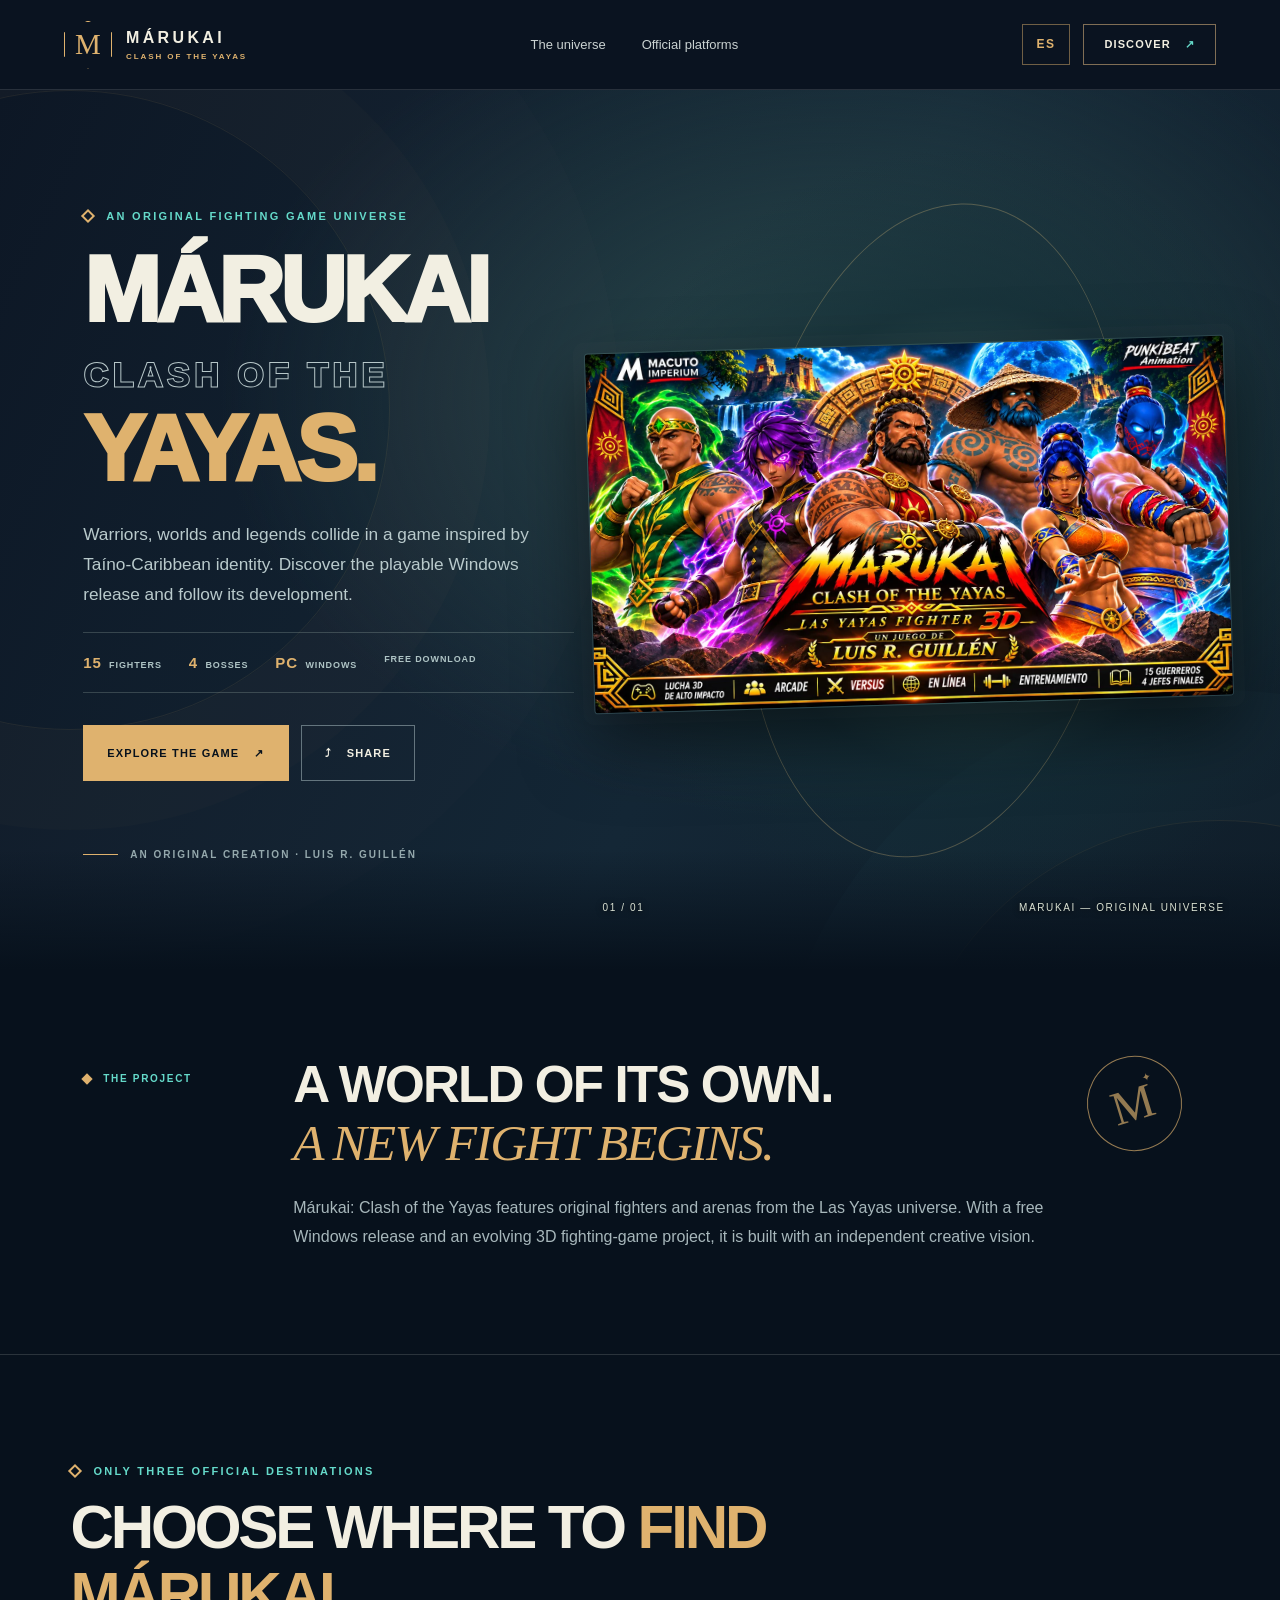
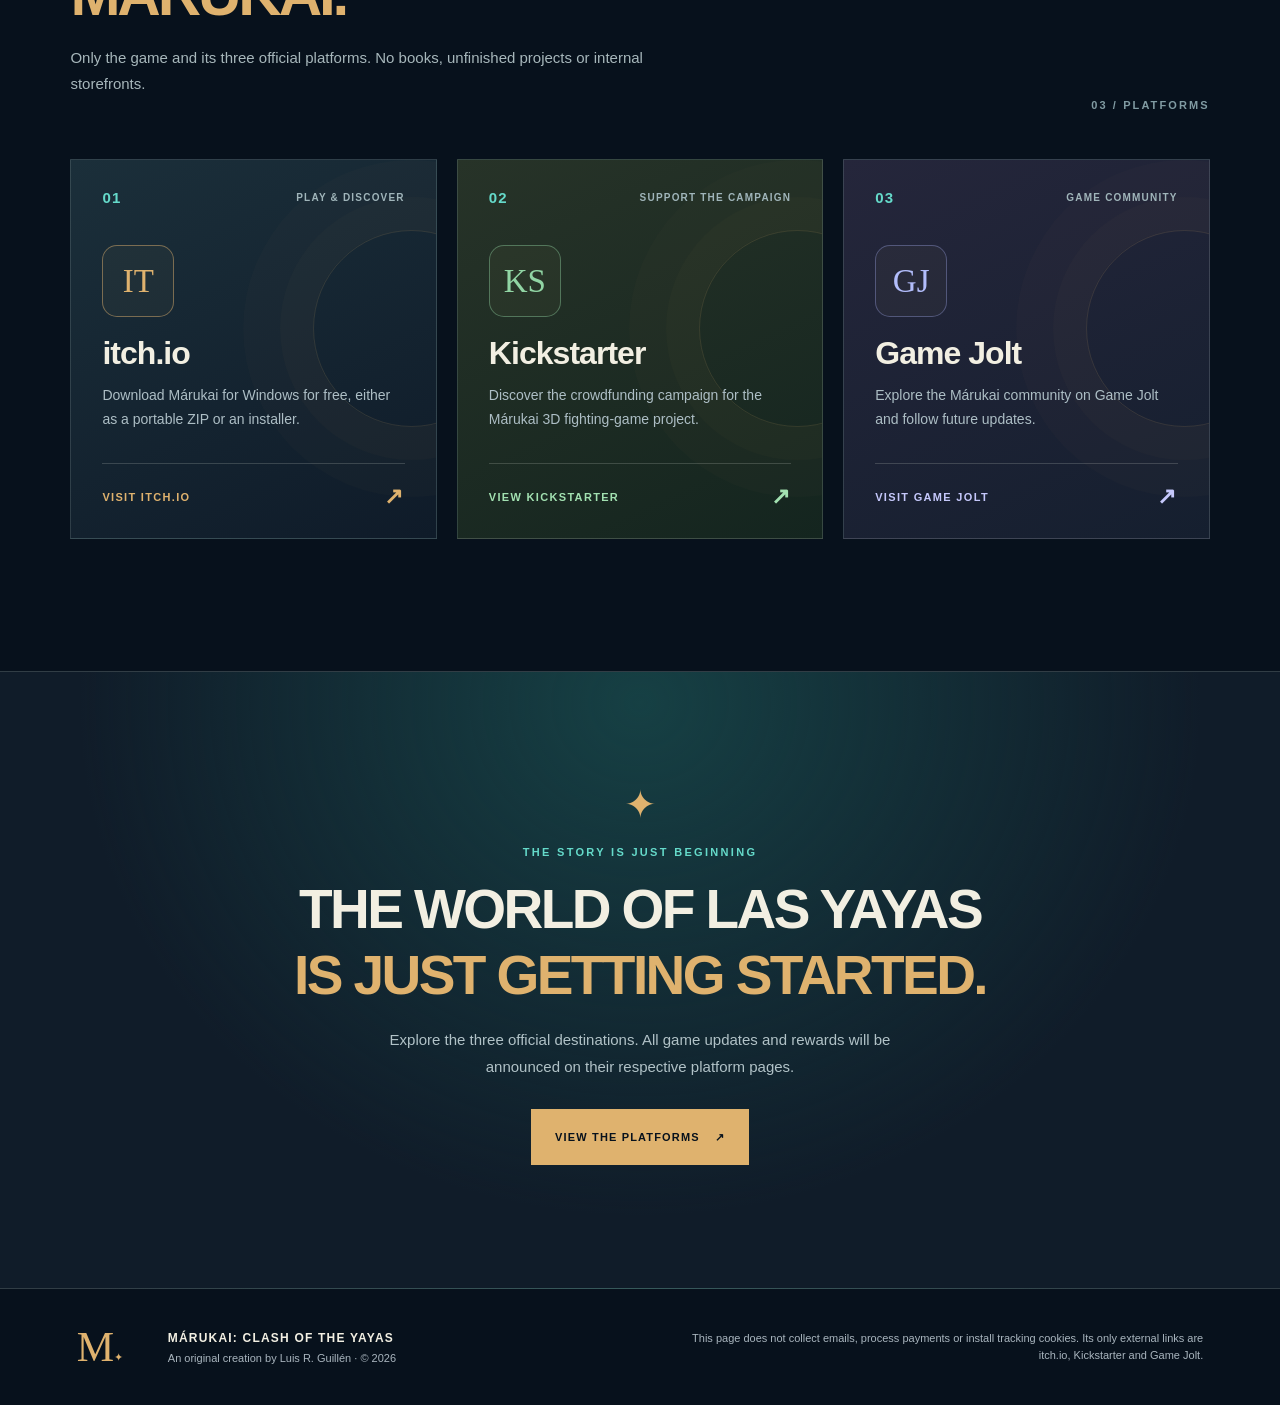
==== en.html @ f55034bf "Add English landing SEO sitemap QR and bilingual promotion kit" ====
<!doctype html>
<html lang="en">
<head>
<meta charset="utf-8">
<meta name="viewport" content="width=device-width, initial-scale=1">
<meta name="theme-color" content="#0b121d">
<meta name="description" content="Márukai: Clash of the Yayas. Discover an independent fantasy fighting game, free to download on Windows, and its official itch.io, Kickstarter and Game Jolt pages.">
<meta name="robots" content="index, follow">
<title>Márukai: Clash of the Yayas | Official Campaign</title>
<link rel="canonical" href="https://guillen109.github.io/marukai-campaign/en.html">
<link rel="alternate" hreflang="es" href="https://guillen109.github.io/marukai-campaign/">
<link rel="alternate" hreflang="en" href="https://guillen109.github.io/marukai-campaign/en.html">
<link rel="alternate" hreflang="x-default" href="https://guillen109.github.io/marukai-campaign/">
<meta property="og:type" content="website">
<meta property="og:locale" content="en_US">
<meta property="og:site_name" content="Márukai Campaign">
<meta property="og:title" content="Márukai: Clash of the Yayas">
<meta property="og:description" content="An original fighting-game universe. Explore Márukai on itch.io, Kickstarter and Game Jolt.">
<meta property="og:url" content="https://guillen109.github.io/marukai-campaign/en.html">
<meta property="og:image" content="https://guillen109.github.io/marukai-campaign/marukai-social.jpg">
<meta property="og:image:width" content="1200">
<meta property="og:image:height" content="630">
<meta name="twitter:card" content="summary_large_image">
<meta name="twitter:title" content="Márukai: Clash of the Yayas">
<meta name="twitter:description" content="Discover the game and its three official platforms.">
<meta name="twitter:image" content="https://guillen109.github.io/marukai-campaign/marukai-social.jpg">
<link rel="preload" as="image" href="marukai-hero.webp">
<link rel="icon" type="image/svg+xml" href="favicon.svg">
<link rel="stylesheet" href="style.css">
<script type="application/ld+json">{"@context":"https://schema.org","@type":"VideoGame","@id":"https://guillen109.github.io/marukai-campaign/#videogame","name":"Márukai: Clash of the Yayas","url":"https://guillen109.github.io/marukai-campaign/","description":"Independent fantasy fighting game with 15 fighters, four bosses and a free Windows download. Inspired by Taíno-Caribbean aesthetics.","image":"https://guillen109.github.io/marukai-campaign/marukai-social.jpg","genre":["Fighting game","Fantasy"],"gamePlatform":["Windows"],"inLanguage":["es","en"],"author":{"@type":"Person","name":"Luis R. Guillén"},"isAccessibleForFree":true,"sameAs":["https://guillen109gmailcom.itch.io/marukai-clash-of-the-yayas","https://www.kickstarter.com/projects/guillen109/marukai-clash-of-the-yayas-3d-fighting-game/","https://gamejolt.com/games/marukai-clash-of-the-yayas/1115684"]}</script>
<script src="app.js" defer></script>
</head>
<body>
<a class="skip" href="#plataformas">Skip to official game links</a>
<header class="header">
  <a class="logo" href="#inicio" aria-label="Márukai home">
    <span class="logo-symbol">M</span>
    <span><strong>MÁRUKAI</strong><small>CLASH OF THE YAYAS</small></span>
  </a>
  <nav aria-label="Sections">
    <a href="#universo">The universe</a>
    <a href="#plataformas">Official platforms</a>
  </nav>
  <div class="header-actions">
    <a class="lang-switch" id="langSwitch" href="./" lang="es" aria-label="Leer en español">ES</a>
    <a class="nav-cta" href="#plataformas">DISCOVER <span aria-hidden="true">↗</span></a>
  </div>
</header>
<main id="inicio">
<section class="hero" aria-labelledby="hero-title">
  <div class="ambient ambient-one"></div><div class="ambient ambient-two"></div>
  <div class="hero-content">
    <div class="eyebrow"><span class="diamond" aria-hidden="true"></span> AN ORIGINAL FIGHTING GAME UNIVERSE</div>
    <h1 id="hero-title">MÁRUKAI<span class="outline">CLASH OF THE</span><span class="accent">YAYAS.</span></h1>
    <p class="hero-intro">Warriors, worlds and legends collide in a game inspired by Taíno-Caribbean identity. Discover the playable Windows release and follow its development.</p>
    <div class="game-facts" aria-label="Game features">
      <span><strong>15</strong> FIGHTERS</span><span><strong>4</strong> BOSSES</span>
      <span><strong>PC</strong> WINDOWS</span><span>FREE DOWNLOAD</span>
    </div>
    <div class="hero-actions">
      <a href="#plataformas" class="button primary">EXPLORE THE GAME <span aria-hidden="true">↗</span></a>
      <button id="shareMain" class="button ghost" type="button"><span aria-hidden="true">⤴</span> SHARE</button>
    </div>
    <p id="shareStatus" class="status" role="status" aria-live="polite"></p>
    <div class="hero-footnote"><span class="line"></span> AN ORIGINAL CREATION · LUIS R. GUILLÉN</div>
  </div>
  <div class="hero-visual">
    <div class="visual-halo"></div>
    <img src="marukai-hero.webp" alt="Original Márukai: Clash of the Yayas cover featuring the fighting game characters" width="1440" height="811" fetchpriority="high">
    <div class="visual-caption"><span>01 / 01</span><span>MARUKAI — ORIGINAL UNIVERSE</span></div>
  </div>
</section>
<section id="universo" class="manifesto" aria-labelledby="manifesto-title">
  <div class="manifesto-label"><span class="small-gem"></span> THE PROJECT</div>
  <div class="manifesto-content">
    <h2 id="manifesto-title">A WORLD OF ITS OWN.<br><em>A NEW FIGHT BEGINS.</em></h2>
    <p>Márukai: Clash of the Yayas features original fighters and arenas from the Las Yayas universe. With a free Windows release and an evolving 3D fighting-game project, it is built with an independent creative vision.</p>
  </div>
  <div class="manifesto-stamp" aria-hidden="true">M<span>✦</span></div>
</section>
<section id="plataformas" class="platforms" aria-labelledby="platforms-title">
  <div class="section-top">
    <div>
      <div class="eyebrow"><span class="diamond" aria-hidden="true"></span> ONLY THREE OFFICIAL DESTINATIONS</div>
      <h2 id="platforms-title">CHOOSE WHERE TO <span>FIND MÁRUKAI.</span></h2>
      <p>Only the game and its three official platforms. No books, unfinished projects or internal storefronts.</p>
    </div>
    <span class="section-index">03 / PLATFORMS</span>
  </div>
  <div class="platform-grid">
    <article class="platform-card card-itch">
      <div class="card-head"><span class="card-number">01</span><span class="card-type">PLAY & DISCOVER</span></div>
      <div class="platform-mark" aria-hidden="true">IT</div>
      <h3>itch.io</h3>
      <p>Download Márukai for Windows for free, either as a portable ZIP or an installer.</p>
      <a class="platform-link" href="https://guillen109gmailcom.itch.io/marukai-clash-of-the-yayas" target="_blank" rel="noopener noreferrer" aria-label="Open Márukai on itch.io in a new tab">VISIT ITCH.IO <span aria-hidden="true">↗</span></a>
    </article>
    <article class="platform-card card-kick">
      <div class="card-head"><span class="card-number">02</span><span class="card-type">SUPPORT THE CAMPAIGN</span></div>
      <div class="platform-mark" aria-hidden="true">KS</div>
      <h3>Kickstarter</h3>
      <p>Discover the crowdfunding campaign for the Márukai 3D fighting-game project.</p>
      <a class="platform-link" href="https://www.kickstarter.com/projects/guillen109/marukai-clash-of-the-yayas-3d-fighting-game/" target="_blank" rel="noopener noreferrer" aria-label="Open the Márukai Kickstarter campaign in a new tab">VIEW KICKSTARTER <span aria-hidden="true">↗</span></a>
    </article>
    <article class="platform-card card-jolt">
      <div class="card-head"><span class="card-number">03</span><span class="card-type">GAME COMMUNITY</span></div>
      <div class="platform-mark" aria-hidden="true">GJ</div>
      <h3>Game Jolt</h3>
      <p>Explore the Márukai community on Game Jolt and follow future updates.</p>
      <a class="platform-link" href="https://gamejolt.com/games/marukai-clash-of-the-yayas/1115684" target="_blank" rel="noopener noreferrer" aria-label="Open Márukai on Game Jolt in a new tab">VISIT GAME JOLT <span aria-hidden="true">↗</span></a>
    </article>
  </div>
</section>
<section class="closing">
  <div class="closing-glyph" aria-hidden="true">✦</div>
  <p class="eyebrow">THE STORY IS JUST BEGINNING</p>
  <h2>THE WORLD OF LAS YAYAS<br><span>IS JUST GETTING STARTED.</span></h2>
  <p>Explore the three official destinations. All game updates and rewards will be announced on their respective platform pages.</p>
  <a href="#plataformas" class="button primary">VIEW THE PLATFORMS <span aria-hidden="true">↗</span></a>
</section>
</main>
<footer class="footer">
  <div class="footer-logo">M<span>✦</span></div>
  <div><strong>MÁRUKAI: CLASH OF THE YAYAS</strong><p>An original creation by Luis R. Guillén · © 2026</p></div>
  <div class="footer-note">This page does not collect emails, process payments or install tracking cookies. Its only external links are itch.io, Kickstarter and Game Jolt.</div>
</footer>
</body>
</html>
---- style.css ----
:root{--ink:#07111c;--night:#0a1420;--panel:#122332;--bone:#f2efe2;--muted:#a7b7bb;--teal:#65daca;--gold:#dfb26e;--orange:#f1c48a;--line:rgba(222,229,216,.16);color-scheme:dark}
*{box-sizing:border-box}
html{scroll-behavior:smooth}
body{margin:0;background:var(--ink);color:var(--bone);font-family:Inter,"Segoe UI",Arial,Helvetica,sans-serif;-webkit-font-smoothing:antialiased}
h1,h2,h3,p{margin-top:0}
a{color:inherit;text-decoration:none}
button{font:inherit;cursor:pointer}
a:focus-visible,button:focus-visible{outline:3px solid var(--teal);outline-offset:4px}
.skip{position:absolute;left:12px;top:-90px;z-index:50;padding:12px 18px;background:var(--bone);color:var(--ink)}
.skip:focus{top:12px}
.header{height:90px;padding:0 clamp(22px,5vw,94px);display:flex;align-items:center;gap:32px;justify-content:space-between;background:#0b1420ef;border-bottom:1px solid rgba(255,255,255,.12);position:relative;z-index:3}
.logo{display:flex;align-items:center;gap:14px}
.logo-symbol{height:48px;width:48px;border:1px solid var(--gold);color:var(--gold);font-family:Georgia,serif;font-size:29px;display:grid;place-items:center;clip-path:polygon(50% 0,100% 25%,100% 75%,50% 100%,0 75%,0 25%)}
.logo strong{display:block;font-size:16px;font-weight:900;letter-spacing:.21em}
.logo small{display:block;font-size:8px;letter-spacing:.24em;color:var(--gold);margin-top:5px;font-weight:800}
.header nav{display:flex;gap:36px;align-items:center;color:#cad2d1;font-size:13px}
.header nav a:hover{color:var(--gold)}
.nav-cta{font-size:11px;font-weight:850;letter-spacing:.1em;border:1px solid #806e55;padding:13px 20px;white-space:nowrap}
.nav-cta span{color:var(--teal);padding-left:10px}
.hero{position:relative;min-height:665px;background:radial-gradient(ellipse at 65% 35%,#29474a 0,transparent 52%),linear-gradient(115deg,#0d1725,#142736 57%,#101e2a);display:grid;grid-template-columns:46% 54%;overflow:hidden;isolation:isolate}
.hero:after{content:"";position:absolute;left:0;right:0;bottom:0;height:120px;background:linear-gradient(transparent,#07111c);pointer-events:none}
.ambient{position:absolute;width:640px;height:640px;border-radius:50%;border:1px solid rgba(208,170,103,.1);pointer-events:none;z-index:-1}
.ambient-one{left:-250px;top:0;box-shadow:0 0 0 100px rgba(208,170,103,.015),0 0 0 230px rgba(208,170,103,.009)}
.ambient-two{right:-260px;bottom:-490px;box-shadow:0 0 0 130px rgba(101,218,202,.025)}
.hero-content{position:relative;z-index:1;padding:120px 15px 110px clamp(25px,6.5vw,126px);max-width:830px;align-self:center}
.eyebrow{color:var(--teal);font-size:11px;font-weight:900;letter-spacing:.21em;display:flex;align-items:center;gap:13px;text-transform:uppercase}
.diamond{width:10px;height:10px;border:2px solid var(--gold);transform:rotate(45deg);display:inline-block;flex:none}
.hero h1{font-size:clamp(3.55rem,7.2vw,8rem);line-height:.86;letter-spacing:-.05em;margin:29px 0;font-weight:950}
.hero h1 span{display:block}
.hero h1 .outline{color:transparent;-webkit-text-stroke:1px #b7c7c9;paint-order:stroke fill;font-size:.37em;letter-spacing:.13em;margin-top:22px;margin-bottom:12px;white-space:nowrap;line-height:1.35}
.hero h1 .accent{color:var(--gold)}
.hero-intro{max-width:520px;color:#b9cacc;font-size:clamp(15px,1.35vw,18px);line-height:1.75}
.hero-actions{display:flex;flex-wrap:wrap;gap:12px;margin-top:32px}
.button{min-height:56px;padding:17px 23px;display:inline-flex;align-items:center;justify-content:center;gap:15px;border:1px solid transparent;font-size:11px;font-weight:900;letter-spacing:.105em;transition:transform .2s ease,background .2s ease}
.button:hover{transform:translateY(-2px)}
.button.primary{background:var(--gold);color:#07111c}
.button.primary:hover{background:#f2cd94}
.button.ghost{background:transparent;color:var(--bone);border-color:#64757e}
.button.ghost:hover{border-color:var(--teal)}
.status{color:var(--teal);font-size:13px;min-height:20px;margin-top:9px}
.hero-footnote{color:#95a9ad;font-size:10px;font-weight:800;letter-spacing:.2em;display:flex;align-items:center;gap:12px;margin-top:39px}
.hero-footnote .line{height:1px;width:35px;background:var(--gold)}
.hero-visual{position:relative;align-self:stretch;display:flex;align-items:center;justify-content:center;padding:35px clamp(15px,4vw,75px) 45px 0}
.hero-visual:before{content:"";position:absolute;inset:7% -10% 5% 1%;background:radial-gradient(ellipse,#44736c 0%,#122d35 43%,transparent 72%);opacity:.6}
.hero-visual img{width:min(100%,1000px);height:auto;display:block;position:relative;z-index:1;object-fit:contain;border:1px solid #9ebeb229;box-shadow:0 30px 70px #0008,0 0 0 11px #ffffff03;transform:rotate(-1.7deg);border-radius:4px}
.visual-halo{position:absolute;inset:12%;border:1px solid #d8b87b50;border-radius:50%;transform:scaleX(.7) rotate(20deg)}
.visual-caption{position:absolute;z-index:2;left:2%;right:8%;bottom:57px;display:flex;justify-content:space-between;color:#dae1d2;font-size:10px;letter-spacing:.16em;filter:drop-shadow(0 1px 3px #000)}
.manifesto{max-width:1480px;padding:86px clamp(25px,6.5vw,126px);display:grid;grid-template-columns:175px 1fr 110px;gap:35px;align-items:start;margin:auto;border-bottom:1px solid var(--line);position:relative}
.manifesto-label{font-size:10px;font-weight:900;letter-spacing:.17em;color:var(--teal);display:flex;align-items:center;gap:12px;margin-top:17px}
.small-gem{height:8px;width:8px;background:var(--gold);transform:rotate(45deg);display:inline-block}
.manifesto h2{font-size:clamp(2rem,4vw,3.6rem);line-height:1.12;letter-spacing:-.037em;margin-bottom:23px}
.manifesto em{font-family:Georgia,serif;font-weight:400;color:var(--gold)}
.manifesto p{color:var(--muted);line-height:1.8;max-width:800px;font-size:16px}
.manifesto-stamp{width:95px;height:95px;border:1px solid var(--gold);border-radius:50%;display:flex;align-items:center;justify-content:center;font-family:Georgia,serif;color:var(--gold);font-size:48px;transform:rotate(-17deg);opacity:.65}
.manifesto-stamp span{font-size:11px;align-self:flex-start;margin:18px 0 0 -5px}
.platforms{max-width:1510px;margin:auto;padding:110px clamp(25px,5.5vw,100px) 132px}
.section-top{display:flex;justify-content:space-between;align-items:end;gap:40px;margin-bottom:48px}
.section-top h2{font-size:clamp(2.3rem,4.7vw,5.2rem);line-height:1.12;letter-spacing:-.052em;margin:17px 0}
.section-top h2 span{color:var(--gold)}
.section-top p{color:var(--muted);font-size:15px;line-height:1.7;max-width:650px}
.section-index{font-size:11px;font-weight:850;color:#809ba2;letter-spacing:.19em;white-space:nowrap}
.platform-grid{display:grid;grid-template-columns:repeat(3,minmax(0,1fr));gap:20px}
.platform-card{min-height:380px;padding:29px 31px 28px;display:flex;flex-direction:column;background:linear-gradient(155deg,#1b2f3a,#0f1b29);border:1px solid rgba(180,204,203,.19);position:relative;isolation:isolate;overflow:hidden;transition:border-color .2s,transform .2s}
.platform-card:hover{transform:translateY(-4px);border-color:rgba(227,181,104,.67)}
.platform-card:before{content:"";position:absolute;right:-74px;top:70px;width:195px;height:195px;border-radius:50%;border:1px solid rgba(223,178,110,.14);box-shadow:0 0 0 33px #dfb26e05,0 0 0 70px #dfb26e04;z-index:-1}
.card-head{display:flex;justify-content:space-between;align-items:center;gap:10px;font-size:10px;font-weight:850;letter-spacing:.12em;color:#a0b5ba}
.card-number{color:var(--teal);font-size:15px}
.platform-mark{font-family:Georgia,serif;width:72px;height:72px;margin-top:39px;border:1px solid #dfb26e79;border-radius:15px;display:grid;place-items:center;font-size:33px;color:var(--gold);background:#e7c17a0a}
.platform-card h3{font-size:32px;letter-spacing:-.03em;margin:18px 0 12px}
.platform-card p{color:#adbec5;font-size:14px;line-height:1.7;max-width:340px}
.platform-link{display:flex;justify-content:space-between;gap:20px;align-items:center;padding-top:19px;margin-top:auto;border-top:1px solid rgba(222,229,216,.19);font-size:11px;font-weight:900;letter-spacing:.12em;color:var(--gold)}
.platform-link span{font-size:23px;transition:transform .2s}
.platform-link:hover span{transform:translate(4px,-4px)}
.card-kick{background:linear-gradient(155deg,#273328,#14251f)}
.card-kick .platform-mark{color:#91d5a4;border-color:#91d5a468}
.card-kick .platform-link{color:#a2e1b1}
.card-jolt{background:linear-gradient(155deg,#25263b,#151f2f)}
.card-jolt .platform-mark{color:#b2bdfb;border-color:#939cdc66}
.card-jolt .platform-link{color:#c5c8fb}
.closing{text-align:center;background:radial-gradient(ellipse at 50% 5%,#164044 0%,transparent 62%),#101c29;padding:110px 24px 123px;border-top:1px solid var(--line);border-bottom:1px solid var(--line)}
.closing-glyph{font-size:39px;color:var(--gold);margin-bottom:19px}
.closing .eyebrow{justify-content:center}
.closing h2{font-size:clamp(2rem,4.3vw,4.4rem);line-height:1.2;letter-spacing:-.047em;margin:18px auto}
.closing h2 span{color:var(--gold)}
.closing p:not(.eyebrow){color:#b1c2c7;max-width:570px;font-size:15px;line-height:1.8;margin:0 auto 29px}
.footer{max-width:1540px;display:grid;grid-template-columns:66px minmax(180px,1fr) minmax(230px,540px);align-items:center;gap:25px;margin:auto;padding:37px clamp(25px,6vw,110px);color:#a9b5be;font-size:13px}
.footer-logo{font-family:Georgia,serif;font-size:42px;line-height:1;color:var(--gold)}
.footer-logo span{font-size:11px}
.footer strong{color:var(--bone);font-size:12px;letter-spacing:.1em}
.footer p{margin:7px 0 0;font-size:11px}
.footer-note{text-align:right;font-size:11px;line-height:1.6}
@media(max-width:1140px){.hero{grid-template-columns:50% 50%}.hero-content{padding-left:5vw}.hero h1{font-size:clamp(3rem,7vw,6rem)}.hero-visual{padding-right:30px}.platform-card{padding:25px 22px}}
@media(max-width:800px){.header{height:75px;padding:0 22px}.header nav{display:none}.nav-cta{padding:12px}.hero{display:flex;flex-direction:column;min-height:auto}.hero-content{padding:78px 25px 42px;max-width:650px}.hero h1{font-size:clamp(3.9rem,13vw,6.4rem)}.hero-visual{min-height:320px;padding:0 22px 75px}.hero-visual img{width:min(90vw,630px)}.visual-caption{bottom:42px;left:8%;right:8%}.manifesto{grid-template-columns:1fr;padding:65px 25px;gap:18px}.manifesto-stamp{display:none}.manifesto-label{margin:0}.platforms{padding:75px 25px 92px}.section-top{align-items:flex-start}.section-index{display:none}.platform-grid{grid-template-columns:1fr;gap:16px}.platform-card{min-height:295px}.platform-mark{margin-top:22px}.footer{grid-template-columns:50px 1fr}.footer-note{grid-column:1/-1;text-align:left}}
@media(max-width:470px){.logo strong{font-size:13px}.logo small{font-size:7px}.logo-symbol{width:41px;height:41px}.nav-cta{font-size:9px;padding:10px}.hero-content{padding-top:67px}.hero h1{font-size:clamp(3.3rem,15vw,4.5rem)}.hero-intro{font-size:15px}.hero-actions{flex-direction:column;align-items:stretch}.button{width:100%}.closing{padding:78px 22px}.visual-caption{font-size:8px}}
@media(prefers-reduced-motion:reduce){html{scroll-behavior:auto}*,*:before,*:after{transition:none!important;animation:none!important}}

/* Language switch and factual game highlights */
.header-actions{display:flex;gap:13px;align-items:center}
.lang-switch{font-size:12px;font-weight:900;letter-spacing:.12em;color:var(--gold);
 border:1px solid rgba(223,178,110,.48);padding:12px 14px;line-height:1.3;min-width:47px;text-align:center}
.lang-switch:hover{border-color:var(--teal);color:var(--teal)}
.game-facts{display:flex;flex-wrap:wrap;gap:0;margin:23px 0 2px;
 border-top:1px solid rgba(207,229,215,.2);border-bottom:1px solid rgba(207,229,215,.2);
 padding:14px 0;color:#afc4c5;letter-spacing:.1em;font-weight:800;font-size:9px}
.game-facts span{padding:7px 14px 7px 0;margin-right:13px}
.game-facts strong{font-size:15px;color:var(--gold);padding-right:4px}
@media(max-width:470px){.header-actions{gap:7px}.lang-switch{padding:10px 9px;min-width:39px}
 .nav-cta{padding:10px 8px;font-size:9px}.game-facts{gap:7px}.game-facts span{margin-right:0;padding:5px 8px 5px 0}}
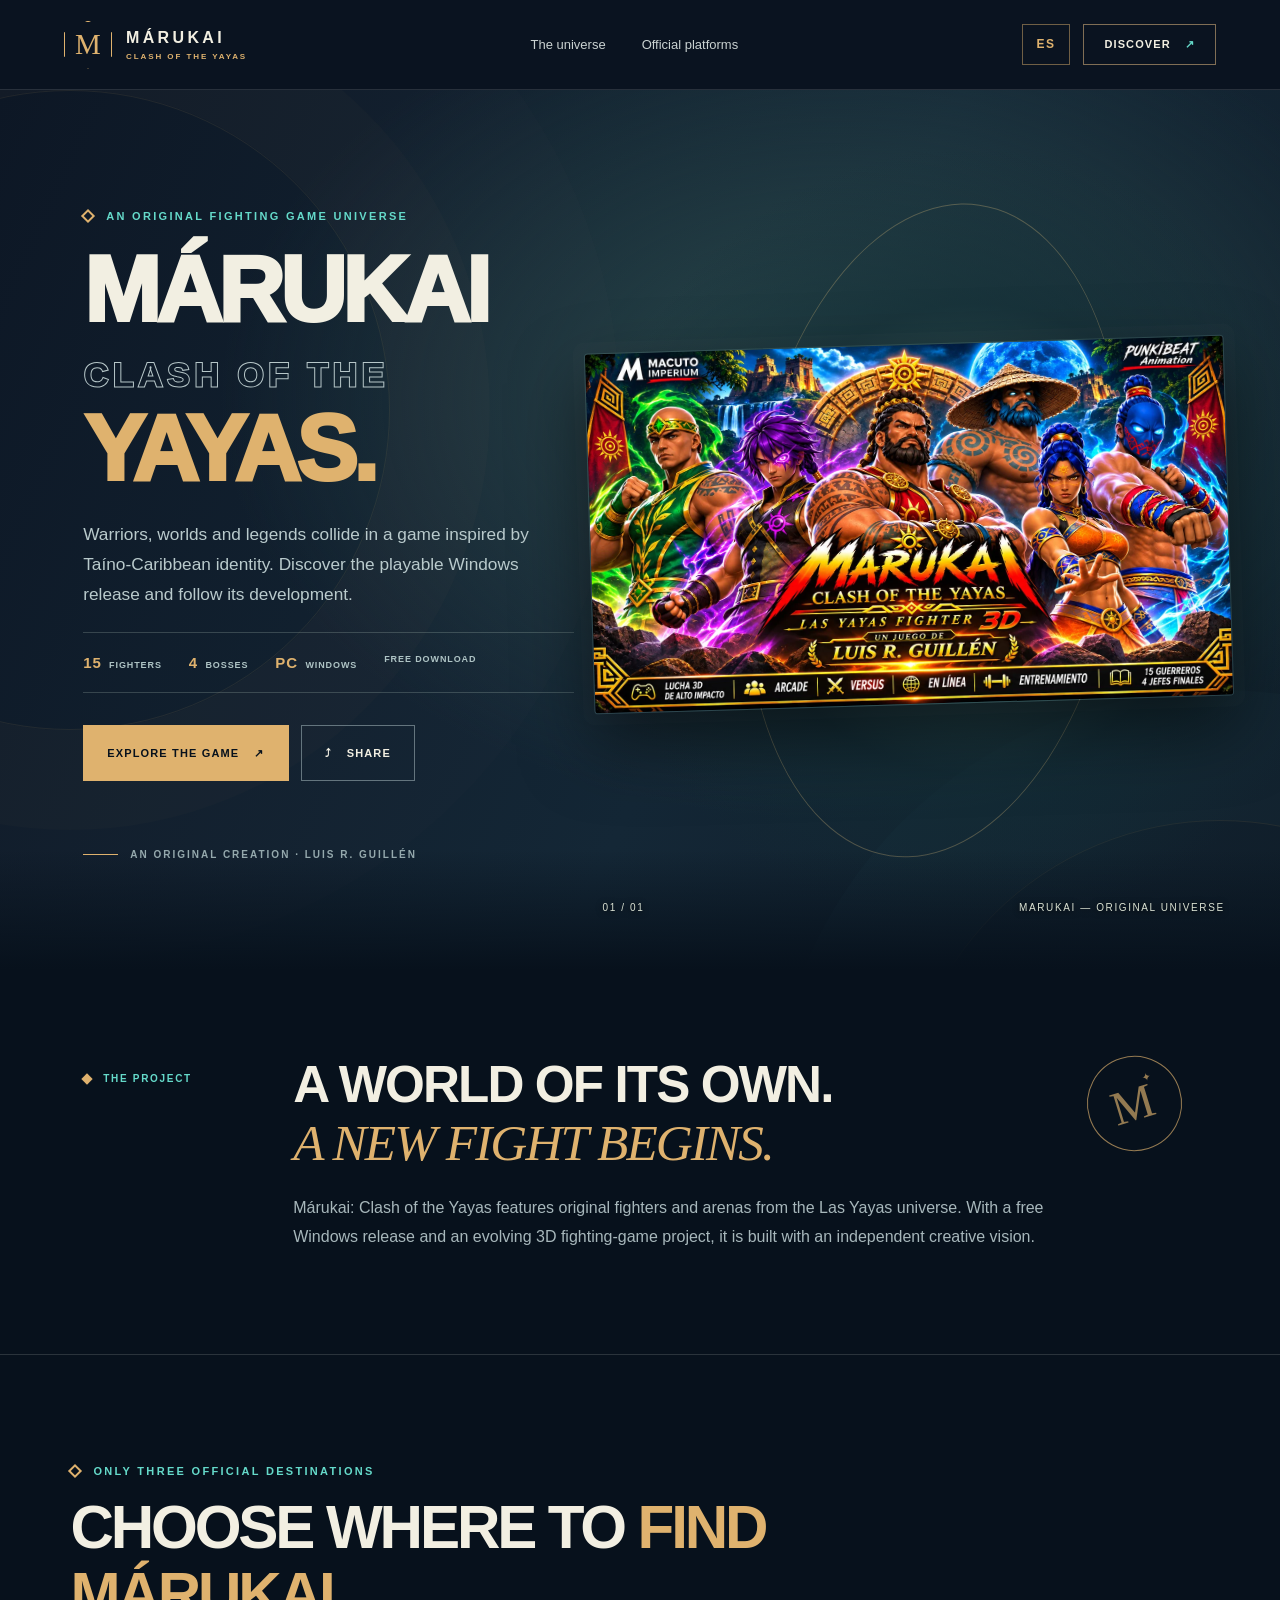
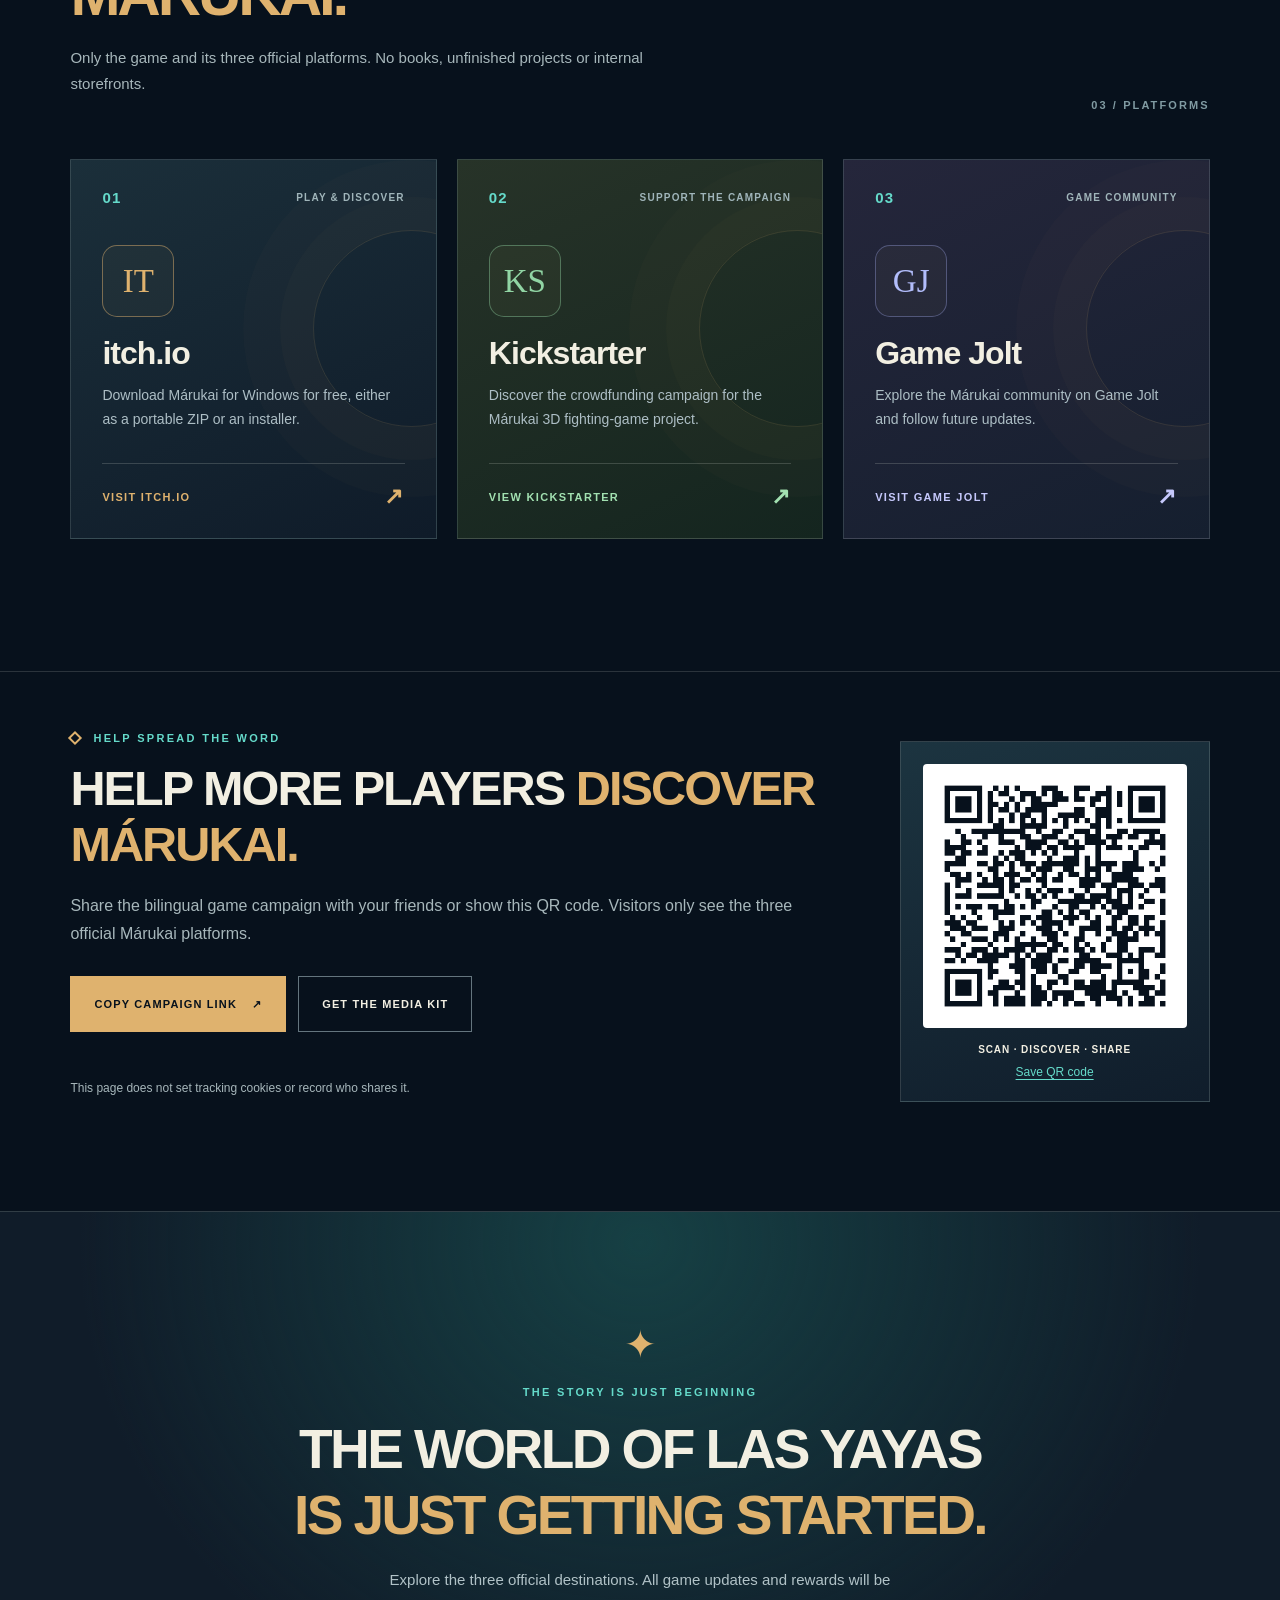
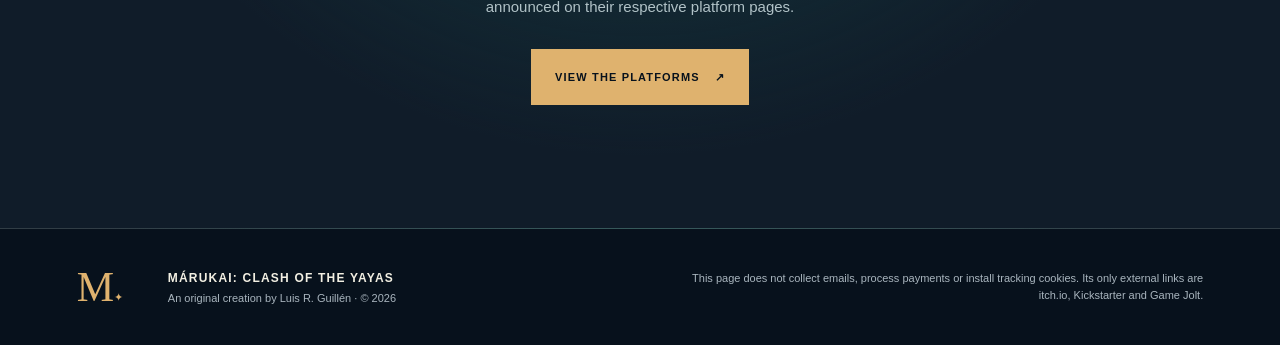
==== commit 2191471d: "Add bilingual community sharing station and QR to Marukai campaign" ====
--- a/en.html
+++ b/en.html
@@ -111,6 +111,26 @@
     </article>
   </div>
 </section>
+<section class="share-tools" id="share" aria-labelledby="share-tools-title">
+  <div class="share-tools-copy">
+    <p class="eyebrow"><span class="diamond" aria-hidden="true"></span> HELP SPREAD THE WORD</p>
+    <h2 id="share-tools-title">HELP MORE PLAYERS <span>DISCOVER MÁRUKAI.</span></h2>
+    <p>Share the bilingual game campaign with your friends or show this QR code. Visitors only see the three official Márukai platforms.</p>
+    <div class="share-tools-actions">
+      <button type="button" class="button primary" id="copyCampaignLink">COPY CAMPAIGN LINK <span aria-hidden="true">↗</span></button>
+      <a class="button ghost" href="press-kit.md" download>GET THE MEDIA KIT</a>
+    </div>
+    <p class="share-tools-status" id="copyCampaignStatus" role="status" aria-live="polite"></p>
+    <p class="share-tools-note">This page does not set tracking cookies or record who shares it.</p>
+  </div>
+  <div class="qr-panel">
+    <img src="marukai-qr.png" alt="QR code that opens the official Márukai campaign" width="882" height="882" loading="lazy">
+    <div>
+      <strong>SCAN · DISCOVER · SHARE</strong>
+      <a href="marukai-qr.png" download>Save QR code</a>
+    </div>
+  </div>
+</section>
 <section class="closing">
   <div class="closing-glyph" aria-hidden="true">✦</div>
   <p class="eyebrow">THE STORY IS JUST BEGINNING</p>
--- a/style.css
+++ b/style.css
@@ -106,3 +106,23 @@
 .game-facts strong{font-size:15px;color:var(--gold);padding-right:4px}
 @media(max-width:470px){.header-actions{gap:7px}.lang-switch{padding:10px 9px;min-width:39px}
  .nav-cta{padding:10px 8px;font-size:9px}.game-facts{gap:7px}.game-facts span{margin-right:0;padding:5px 8px 5px 0}}
+
+
+/* Share station: static, accessible, no tracking or external widgets. */
+.share-tools{max-width:1510px;margin:0 auto;padding:60px clamp(25px,5.5vw,100px) 100px;display:grid;
+grid-template-columns:minmax(0,1fr) minmax(240px,310px);gap:clamp(30px,5vw,95px);align-items:center;
+border-top:1px solid var(--line)}
+.share-tools-copy h2{font-size:clamp(2rem,3.8vw,4rem);line-height:1.14;letter-spacing:-.04em;margin:17px 0 20px}
+.share-tools-copy h2 span{color:var(--gold)}
+.share-tools-copy p:not(.eyebrow){max-width:750px;color:var(--muted);line-height:1.75}
+.share-tools-actions{display:flex;gap:12px;flex-wrap:wrap;margin:28px 0 9px}
+.share-tools-status{min-height:24px;font-weight:700;color:var(--teal);font-size:13px}
+.share-tools .share-tools-note{font-size:12px}
+.qr-panel{justify-self:center;background:linear-gradient(160deg,#1c3440,#101d2b);border:1px solid var(--line);
+padding:22px;width:min(100%,310px);text-align:center}
+.qr-panel img{width:100%;height:auto;display:block;background:#fff;border-radius:4px}
+.qr-panel div{display:flex;flex-direction:column;gap:10px;padding:16px 3px 0}
+.qr-panel strong{font-size:10px;letter-spacing:.09em;color:var(--bone)}
+.qr-panel a{font-size:12px;text-decoration:underline;text-underline-offset:3px;color:var(--teal)}
+@media(max-width:800px){.share-tools{grid-template-columns:1fr;padding:60px 25px 75px}.qr-panel{justify-self:start}}
+@media(max-width:470px){.share-tools-actions{display:flex;flex-direction:column}.qr-panel{justify-self:center}}
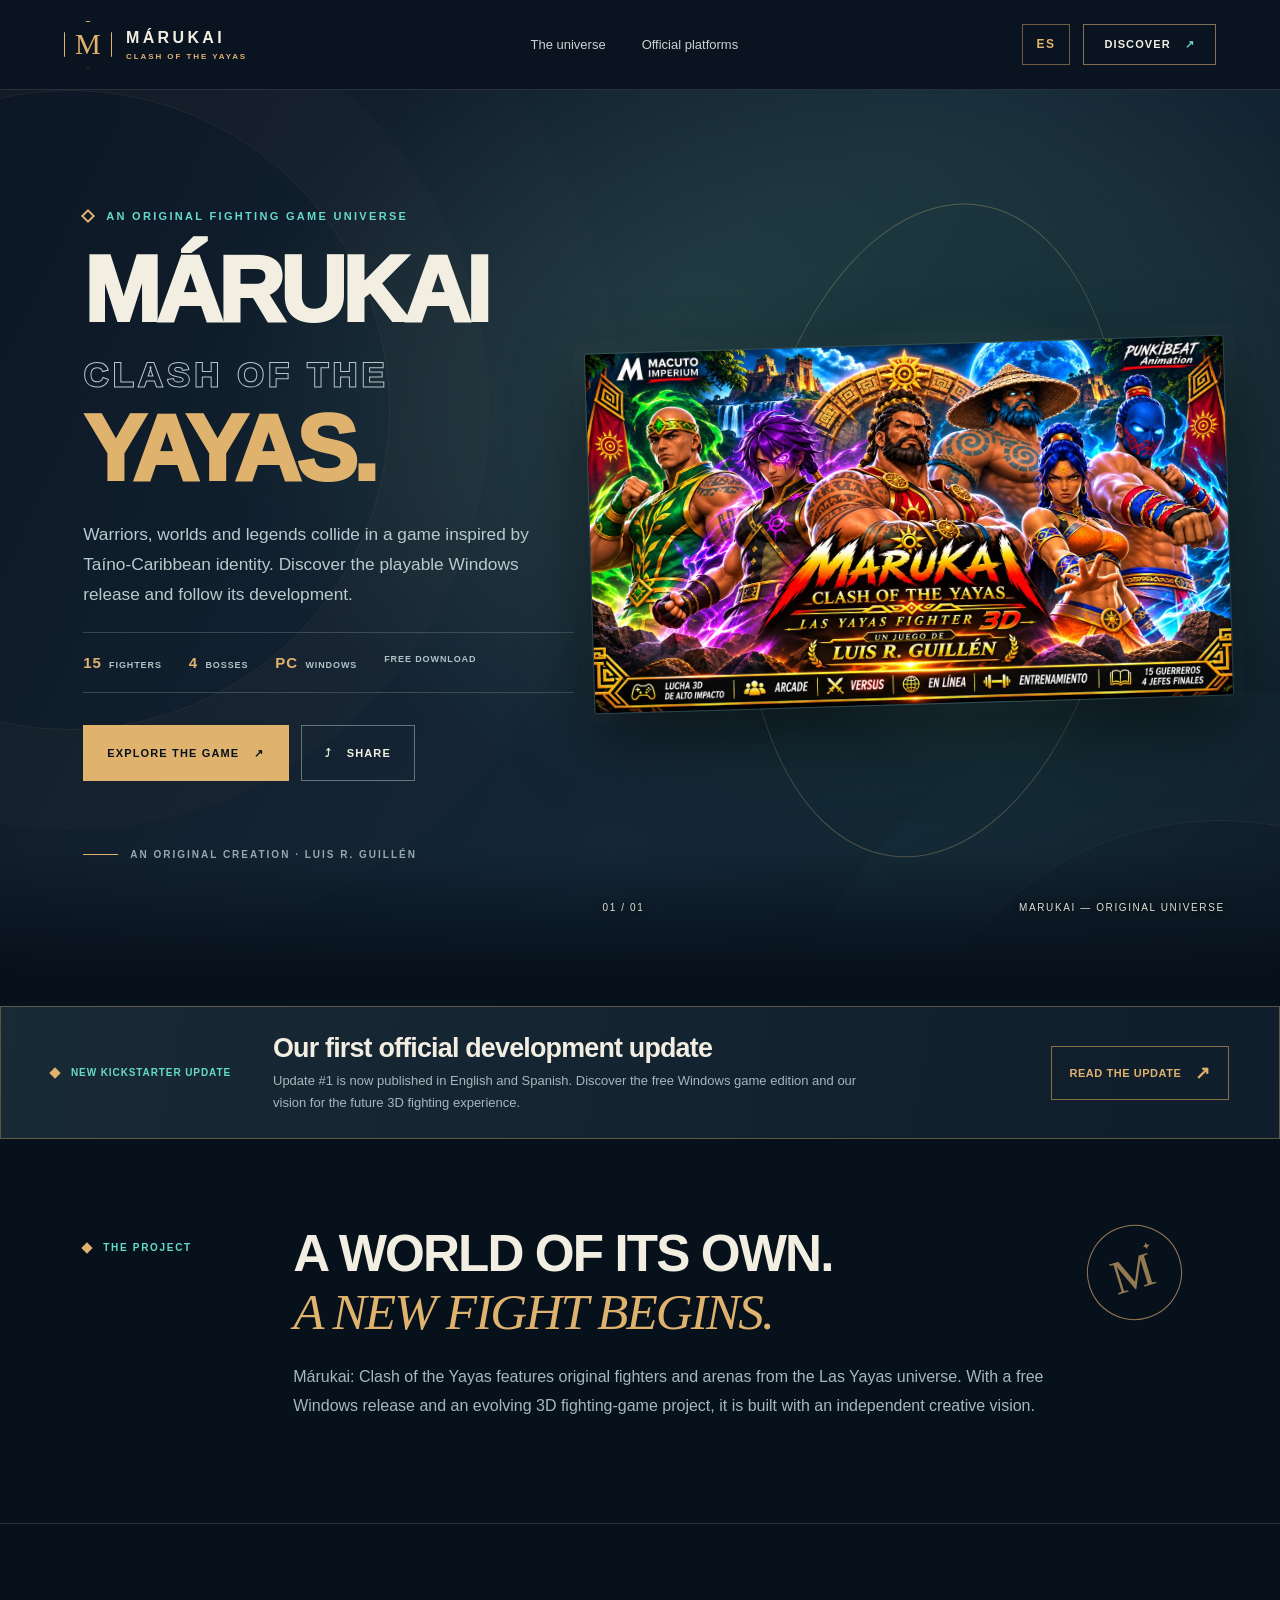
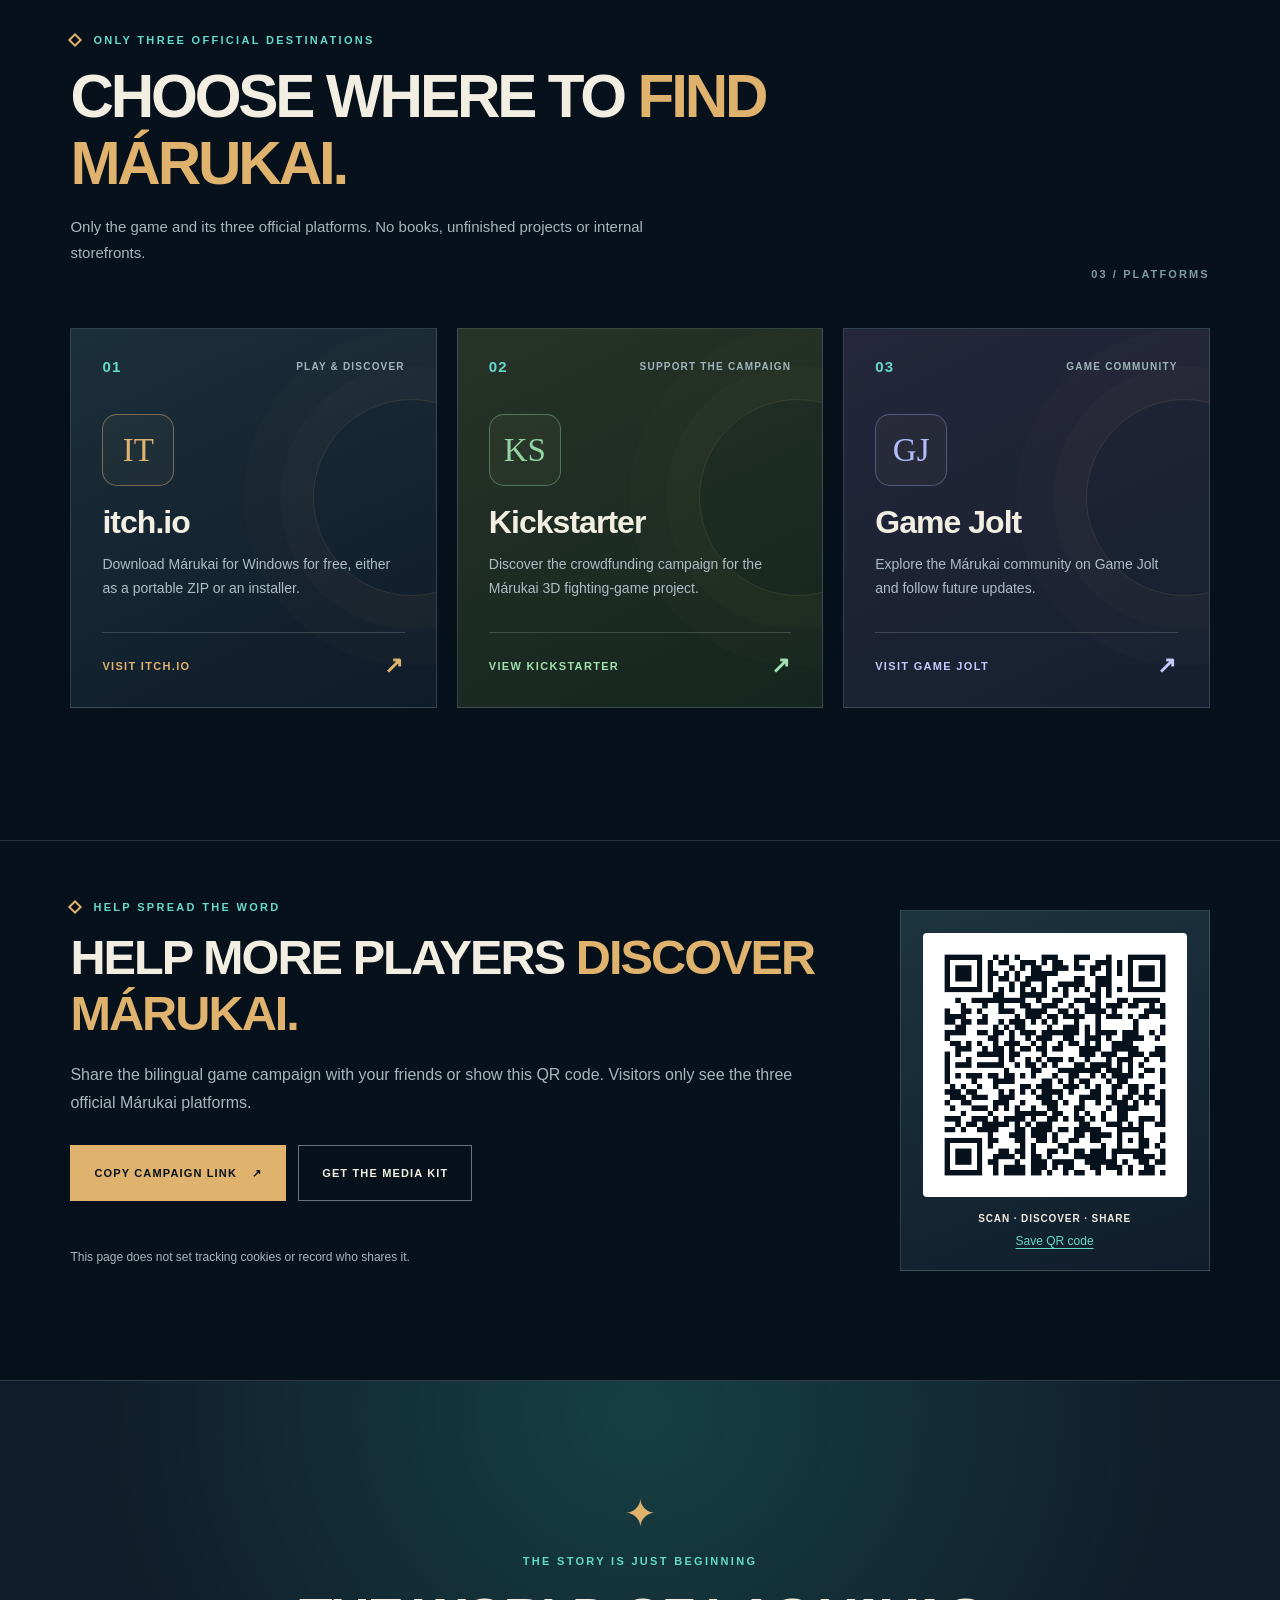
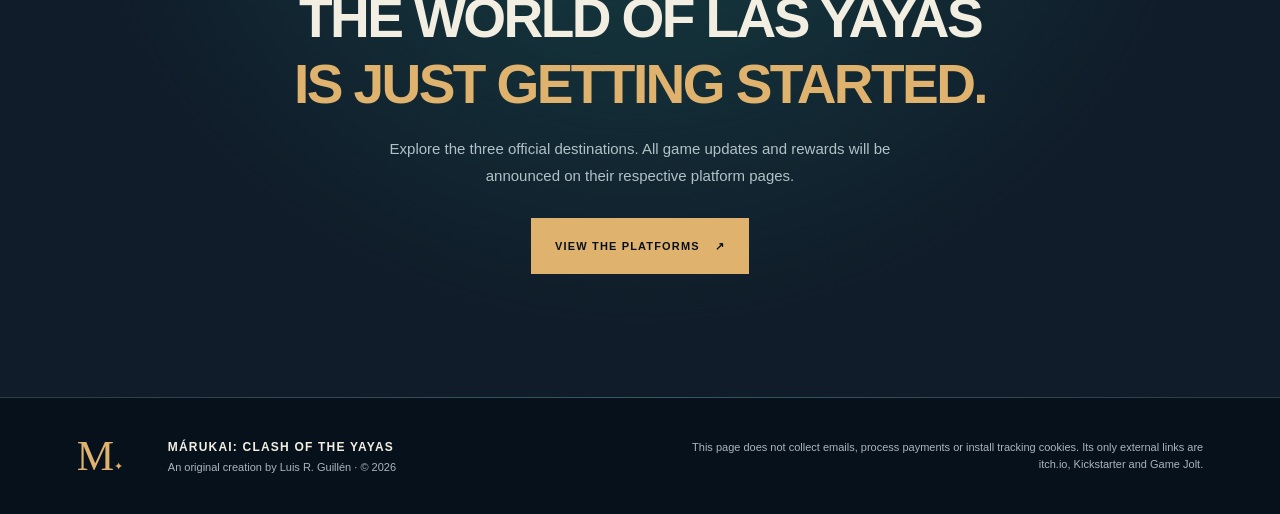
==== commit bcce43bf: "Highlight first Kickstarter update across bilingual Marukai landing pages" ====
--- a/en.html
+++ b/en.html
@@ -69,6 +69,14 @@
     <img src="marukai-hero.webp" alt="Original Márukai: Clash of the Yayas cover featuring the fighting game characters" width="1440" height="811" fetchpriority="high">
     <div class="visual-caption"><span>01 / 01</span><span>MARUKAI — ORIGINAL UNIVERSE</span></div>
   </div>
+</section>
+<section class="latest-news" aria-labelledby="latest-news-title">
+  <div class="latest-news-label"><span class="small-gem" aria-hidden="true"></span> NEW KICKSTARTER UPDATE</div>
+  <div class="latest-news-copy">
+    <h2 id="latest-news-title">Our first official development update</h2>
+    <p>Update #1 is now published in English and Spanish. Discover the free Windows game edition and our vision for the future 3D fighting experience.</p>
+  </div>
+  <a class="latest-news-link" href="https://www.kickstarter.com/projects/guillen109/marukai-clash-of-the-yayas-3d-fighting-game/posts/4855464" target="_blank" rel="noopener noreferrer">READ THE UPDATE <span aria-hidden="true">↗</span></a>
 </section>
 <section id="universo" class="manifesto" aria-labelledby="manifesto-title">
   <div class="manifesto-label"><span class="small-gem"></span> THE PROJECT</div>
--- a/style.css
+++ b/style.css
@@ -126,3 +126,18 @@
 .qr-panel a{font-size:12px;text-decoration:underline;text-underline-offset:3px;color:var(--teal)}
 @media(max-width:800px){.share-tools{grid-template-columns:1fr;padding:60px 25px 75px}.qr-panel{justify-self:start}}
 @media(max-width:470px){.share-tools-actions{display:flex;flex-direction:column}.qr-panel{justify-self:center}}
+
+/* Public Kickstarter progress update; no tracking, embeds or new sites. */
+.latest-news{max-width:1360px;margin:36px auto 0;padding:25px clamp(22px,4vw,50px);
+  border:1px solid rgba(223,178,110,.36);background:linear-gradient(100deg,#182a35,#101d2b);
+  display:grid;grid-template-columns:200px minmax(0,1fr) auto;gap:22px;align-items:center}
+.latest-news-label{color:var(--teal);font-size:10px;font-weight:900;letter-spacing:.09em;
+  line-height:1.65;display:flex;align-items:center;gap:12px}
+.latest-news-copy h2{font-size:clamp(18px,2.1vw,28px);line-height:1.2;letter-spacing:-.03em;margin:0 0 6px}
+.latest-news-copy p{color:var(--muted);font-size:13px;line-height:1.65;margin:0;max-width:620px}
+.latest-news-link{color:var(--gold);font-size:11px;white-space:nowrap;font-weight:900;letter-spacing:.05em;
+  border:1px solid #876d44;padding:15px 17px;display:inline-flex;align-items:center;gap:14px}
+.latest-news-link:hover{background:rgba(223,178,110,.12)}
+.latest-news-link span{font-size:18px}
+@media(max-width:900px){.latest-news{grid-template-columns:1fr;margin:24px 22px 0;gap:14px}
+  .latest-news-link{justify-self:start}}
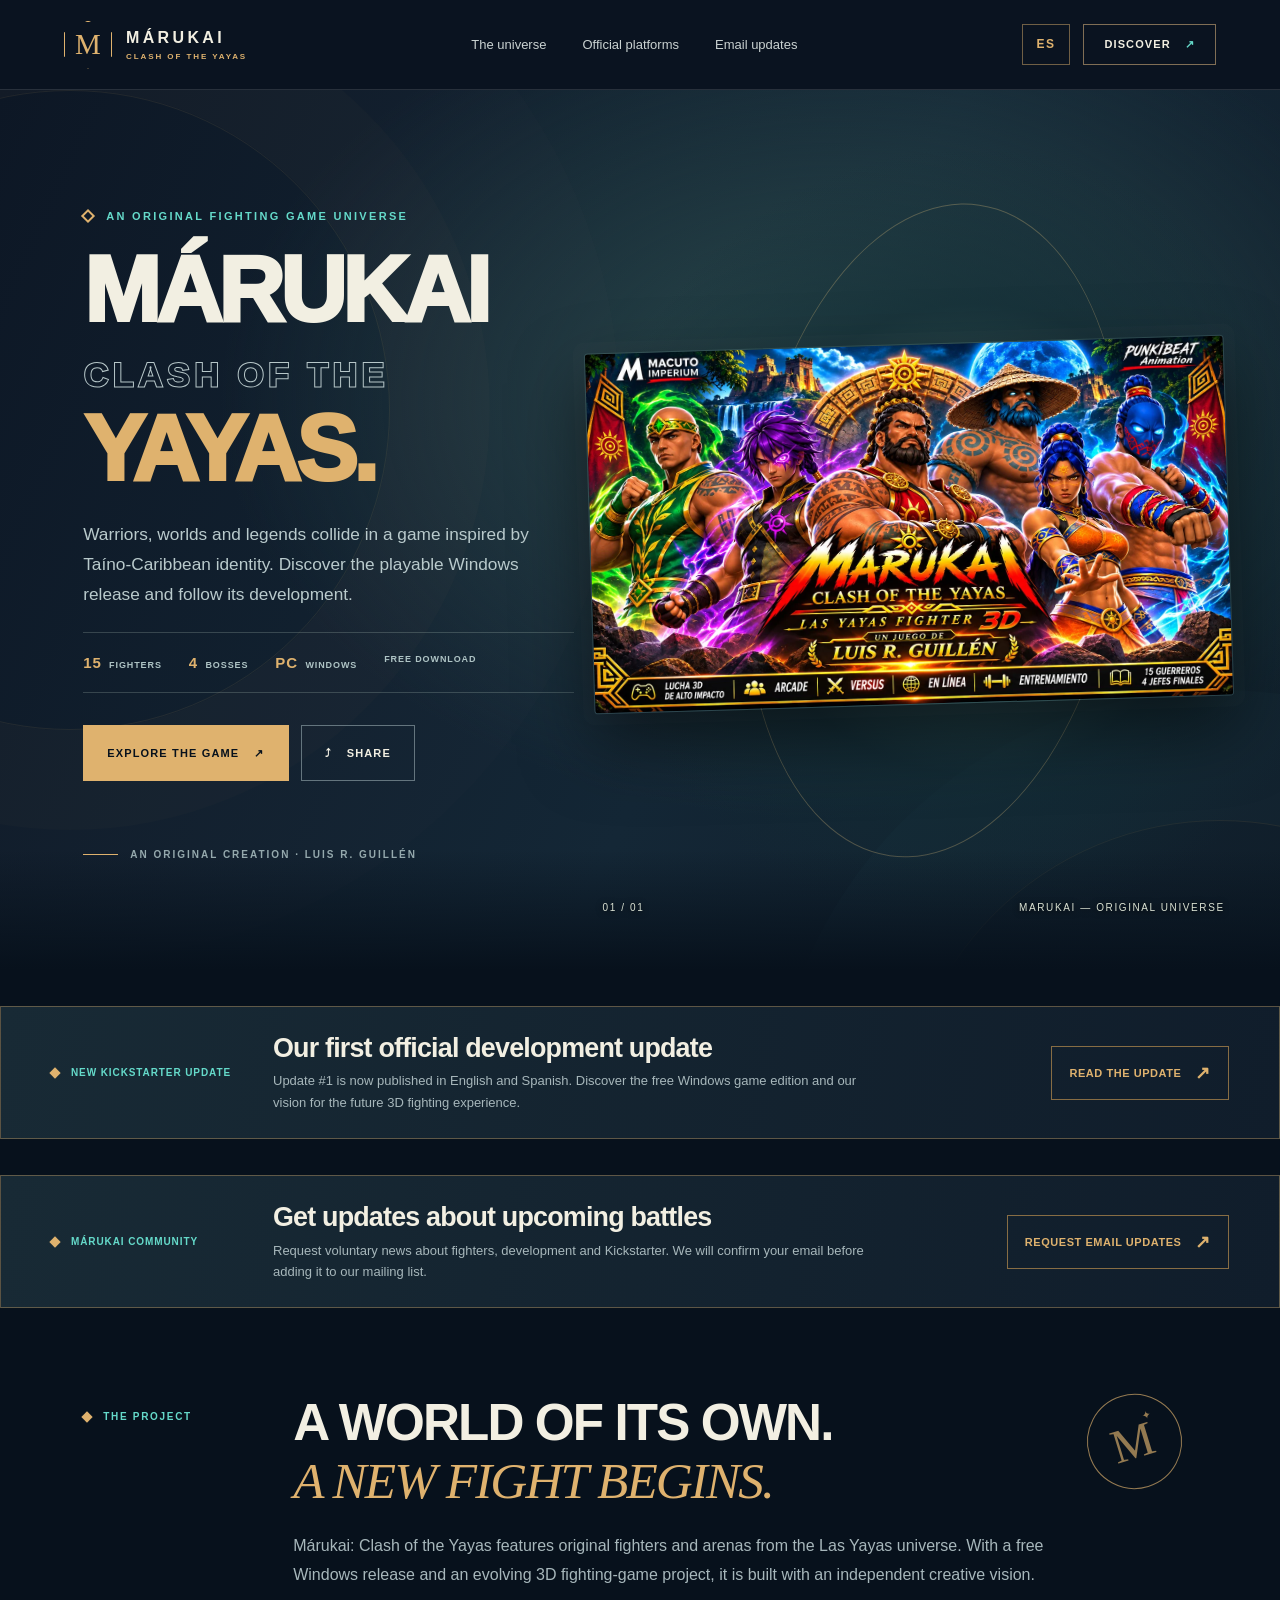
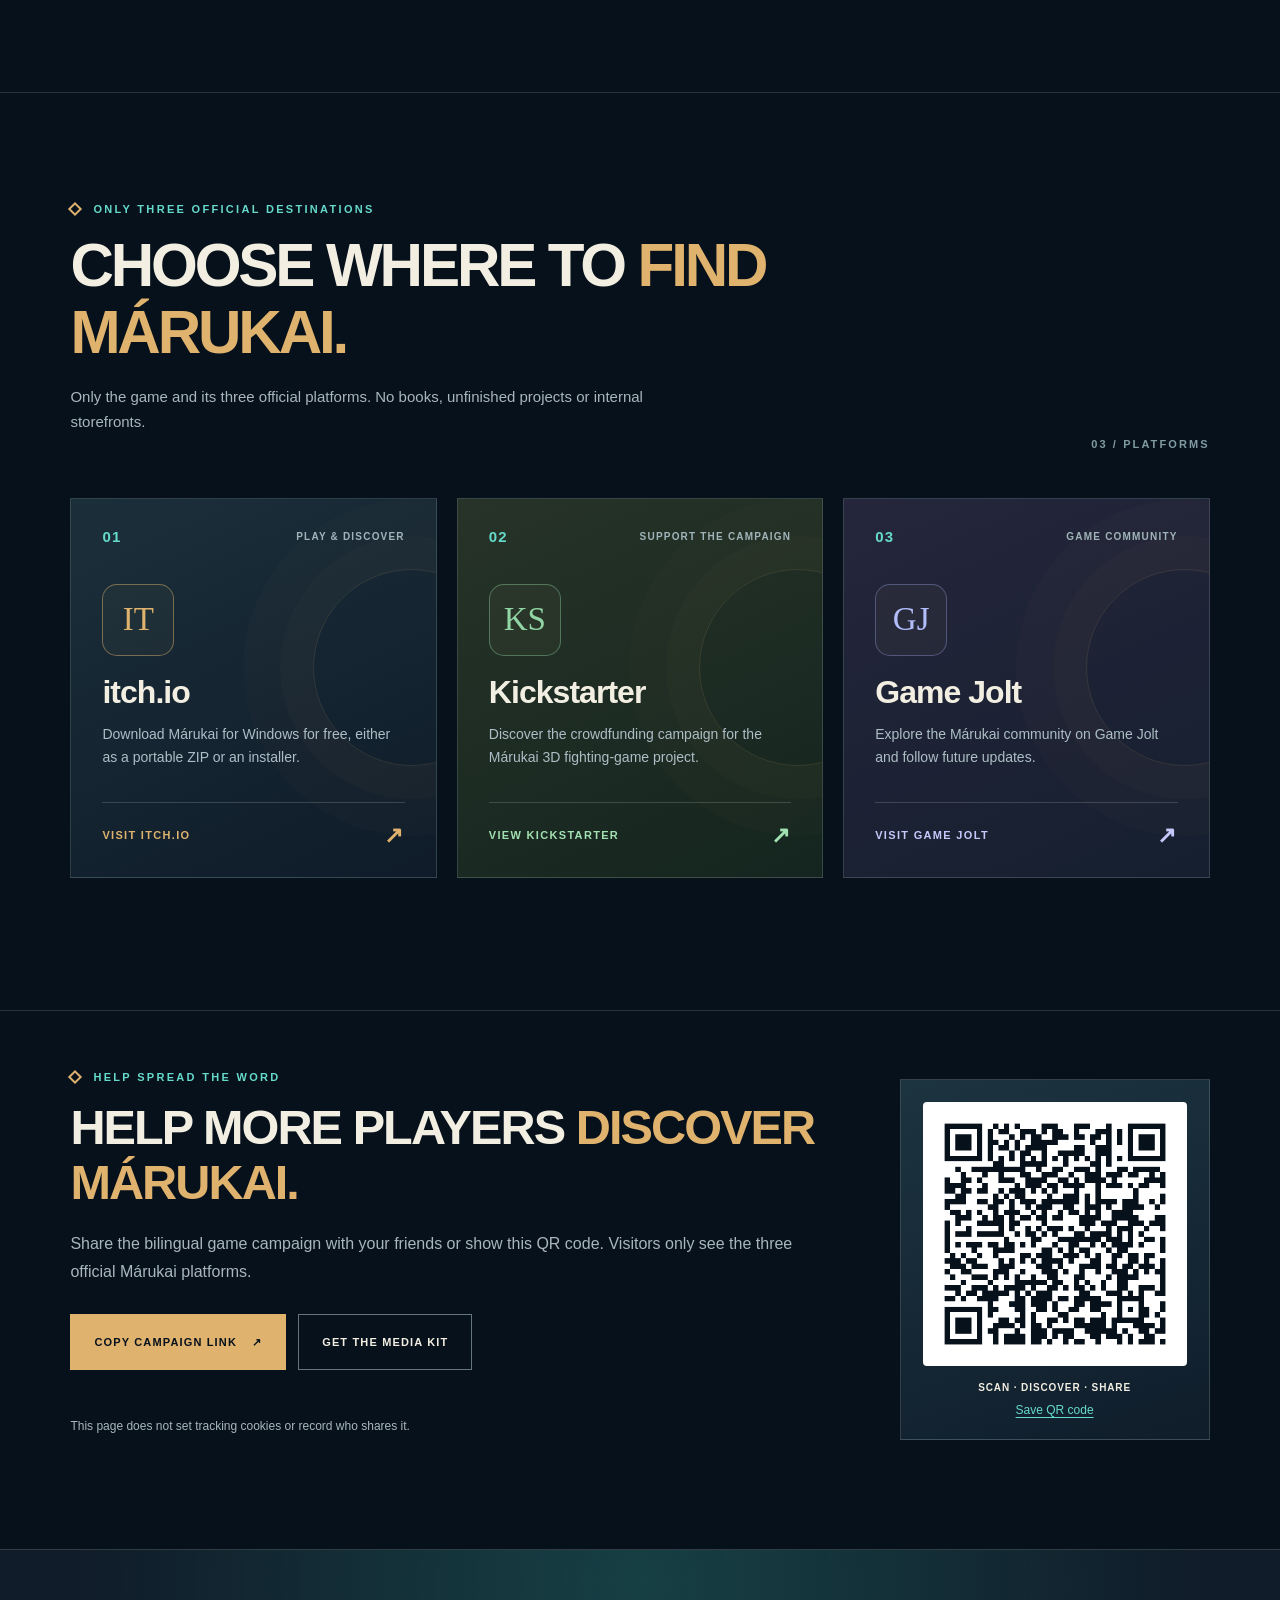
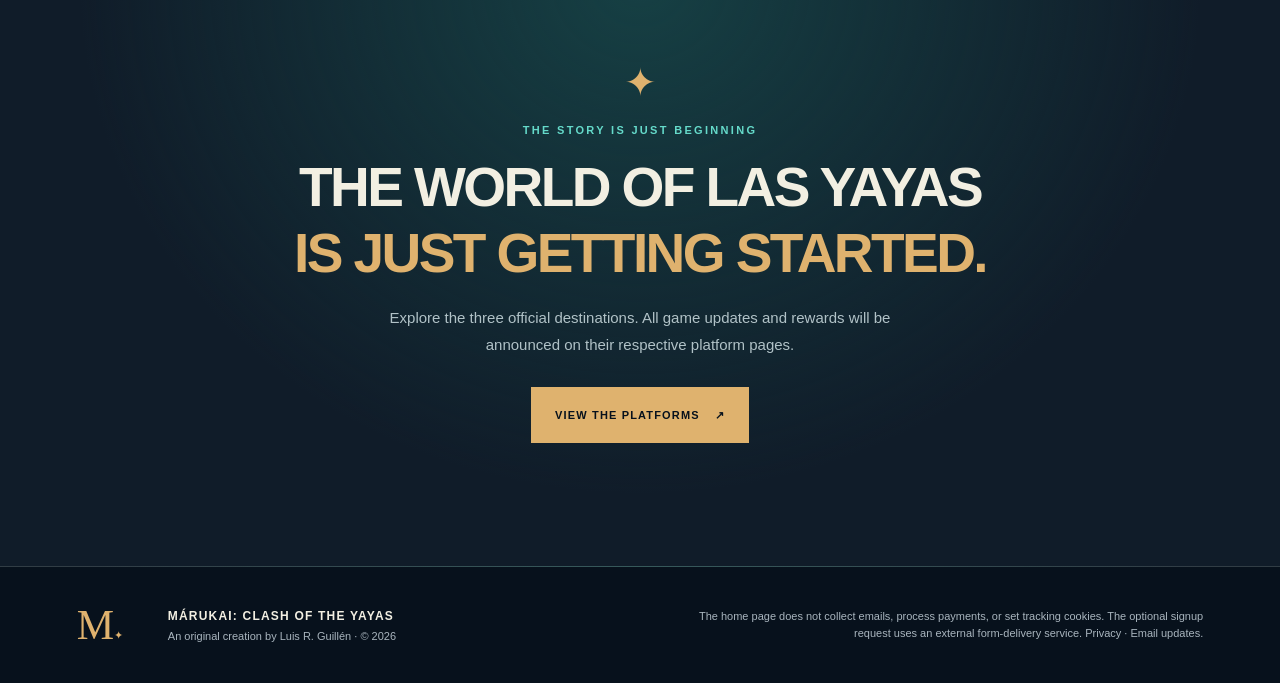
==== commit f403214f: "Link voluntary bilingual email update requests on Márukai campaign" ====
--- a/en.html
+++ b/en.html
@@ -40,6 +40,7 @@
   <nav aria-label="Sections">
     <a href="#universo">The universe</a>
     <a href="#plataformas">Official platforms</a>
+    <a href="subscribe.html">Email updates</a>
   </nav>
   <div class="header-actions">
     <a class="lang-switch" id="langSwitch" href="./" lang="es" aria-label="Leer en español">ES</a>
@@ -77,6 +78,14 @@
     <p>Update #1 is now published in English and Spanish. Discover the free Windows game edition and our vision for the future 3D fighting experience.</p>
   </div>
   <a class="latest-news-link" href="https://www.kickstarter.com/projects/guillen109/marukai-clash-of-the-yayas-3d-fighting-game/posts/4855464" target="_blank" rel="noopener noreferrer">READ THE UPDATE <span aria-hidden="true">↗</span></a>
+</section>
+<section class="latest-news" aria-labelledby="newsletter-title">
+  <div class="latest-news-label"><span class="small-gem" aria-hidden="true"></span> MÁRUKAI COMMUNITY</div>
+  <div class="latest-news-copy">
+    <h2 id="newsletter-title">Get updates about upcoming battles</h2>
+    <p>Request voluntary news about fighters, development and Kickstarter. We will confirm your email before adding it to our mailing list.</p>
+  </div>
+  <a class="latest-news-link" href="subscribe.html">REQUEST EMAIL UPDATES <span aria-hidden="true">↗</span></a>
 </section>
 <section id="universo" class="manifesto" aria-labelledby="manifesto-title">
   <div class="manifesto-label"><span class="small-gem"></span> THE PROJECT</div>
@@ -150,7 +159,7 @@
 <footer class="footer">
   <div class="footer-logo">M<span>✦</span></div>
   <div><strong>MÁRUKAI: CLASH OF THE YAYAS</strong><p>An original creation by Luis R. Guillén · © 2026</p></div>
-  <div class="footer-note">This page does not collect emails, process payments or install tracking cookies. Its only external links are itch.io, Kickstarter and Game Jolt.</div>
+  <div class="footer-note">The home page does not collect emails, process payments, or set tracking cookies. The optional signup request uses an external form-delivery service. <a href="privacy.html">Privacy</a> · <a href="subscribe.html">Email updates</a>.</div>
 </footer>
 </body>
 </html>
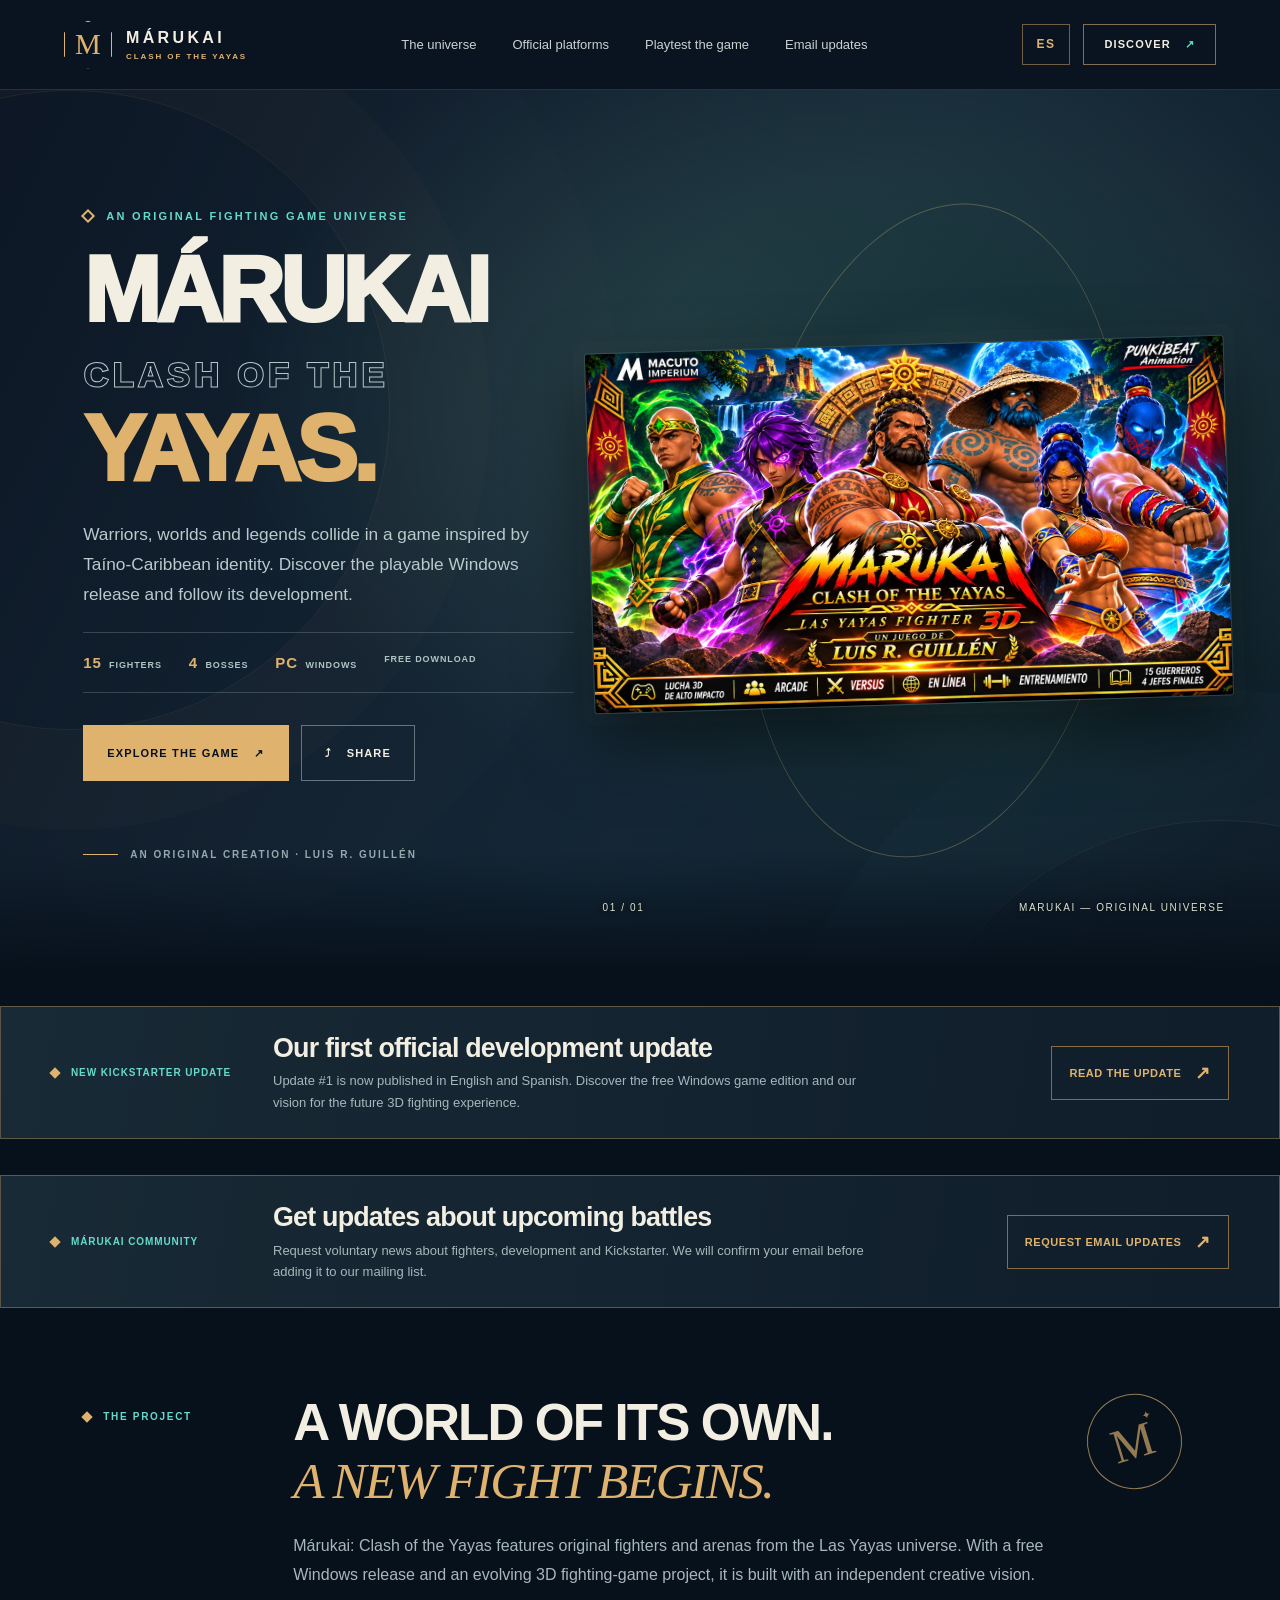
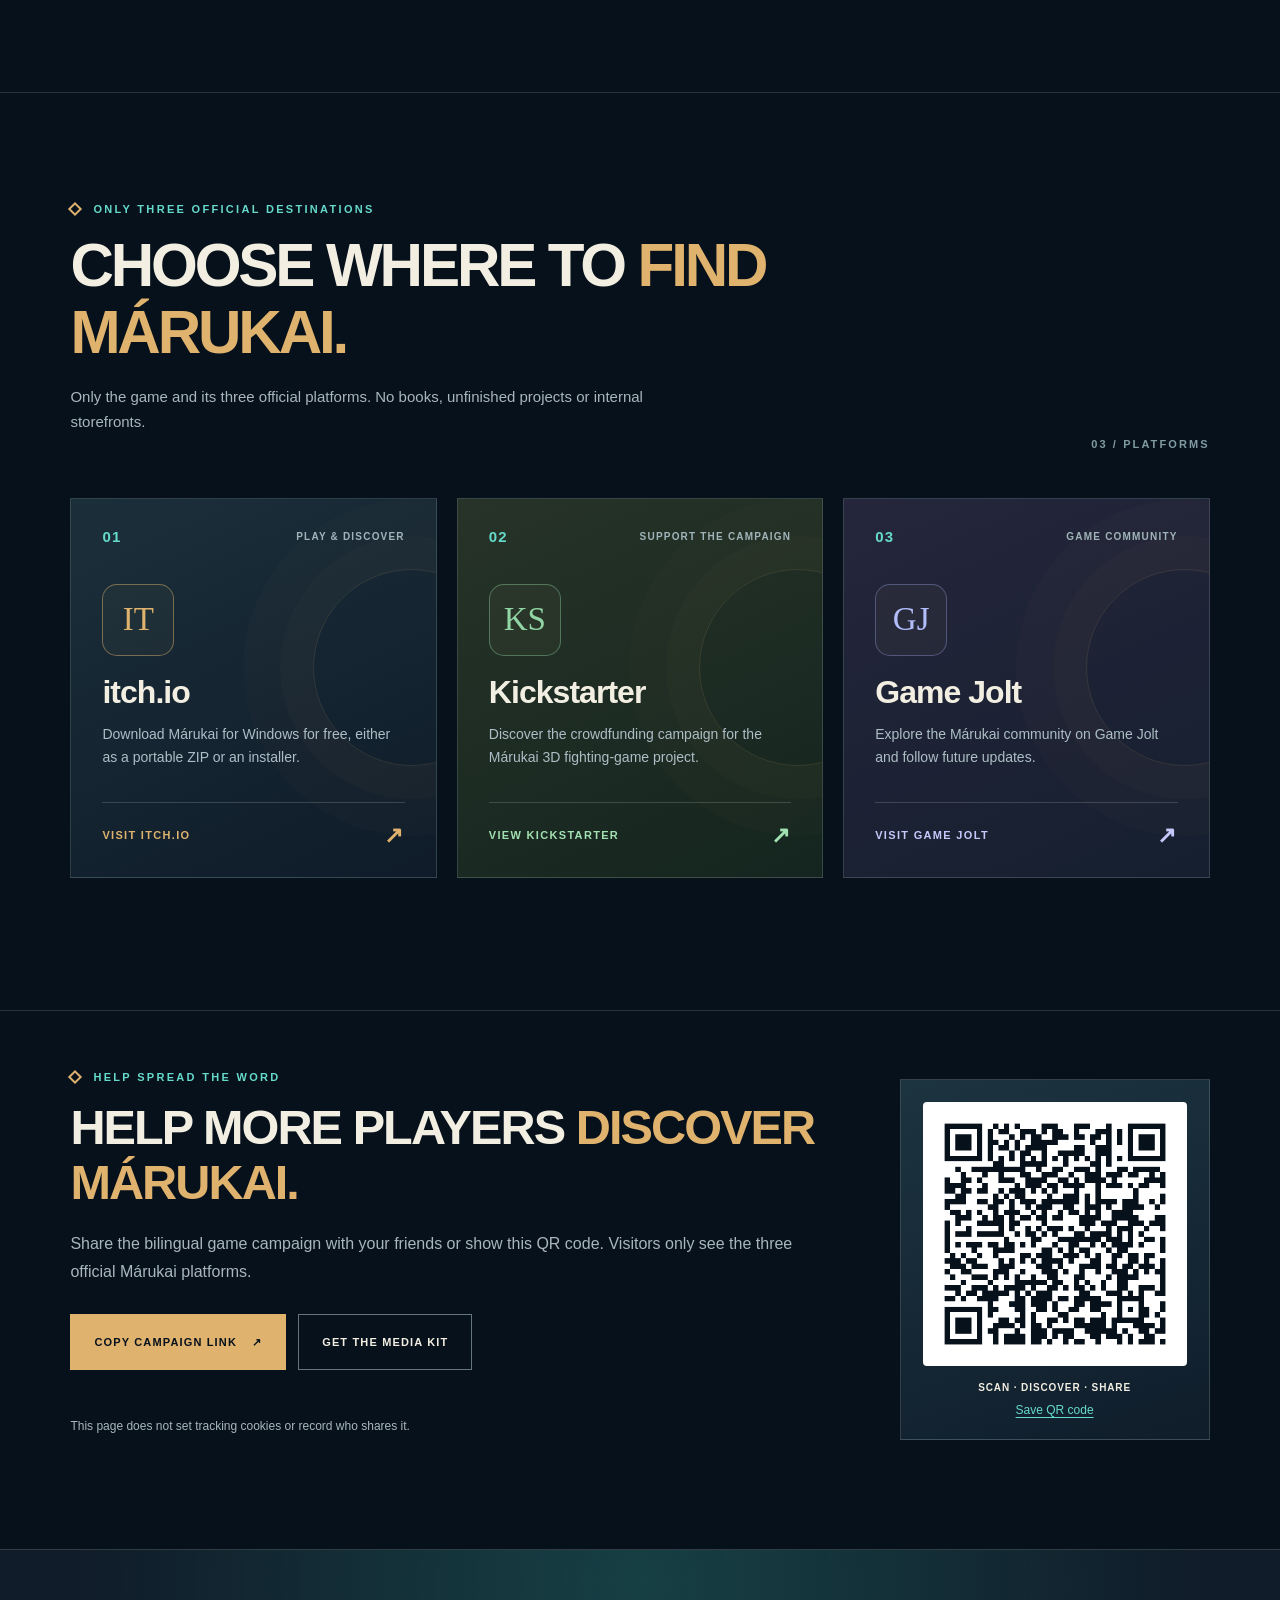
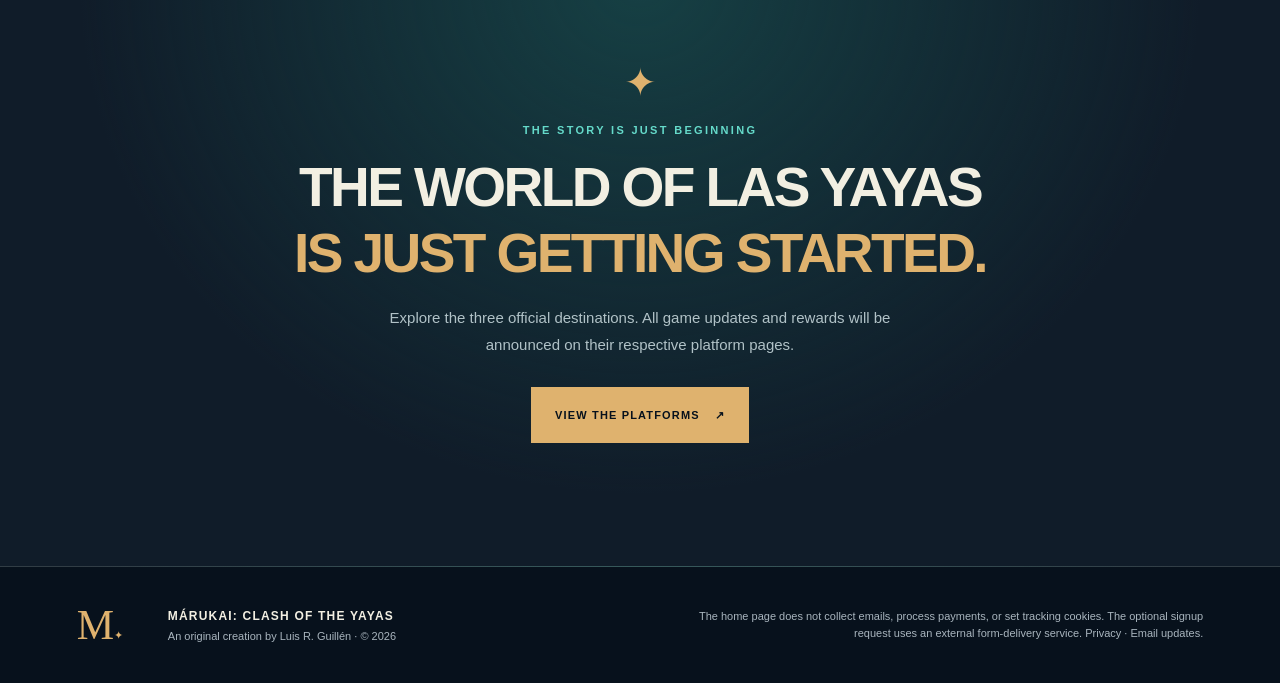
==== commit d75efd53: "Link Márukai public playtest guide from landing page" ====
--- a/en.html
+++ b/en.html
@@ -40,6 +40,7 @@
   <nav aria-label="Sections">
     <a href="#universo">The universe</a>
     <a href="#plataformas">Official platforms</a>
+    <a href="playtest.html">Playtest the game</a>
     <a href="subscribe.html">Email updates</a>
   </nav>
   <div class="header-actions">
